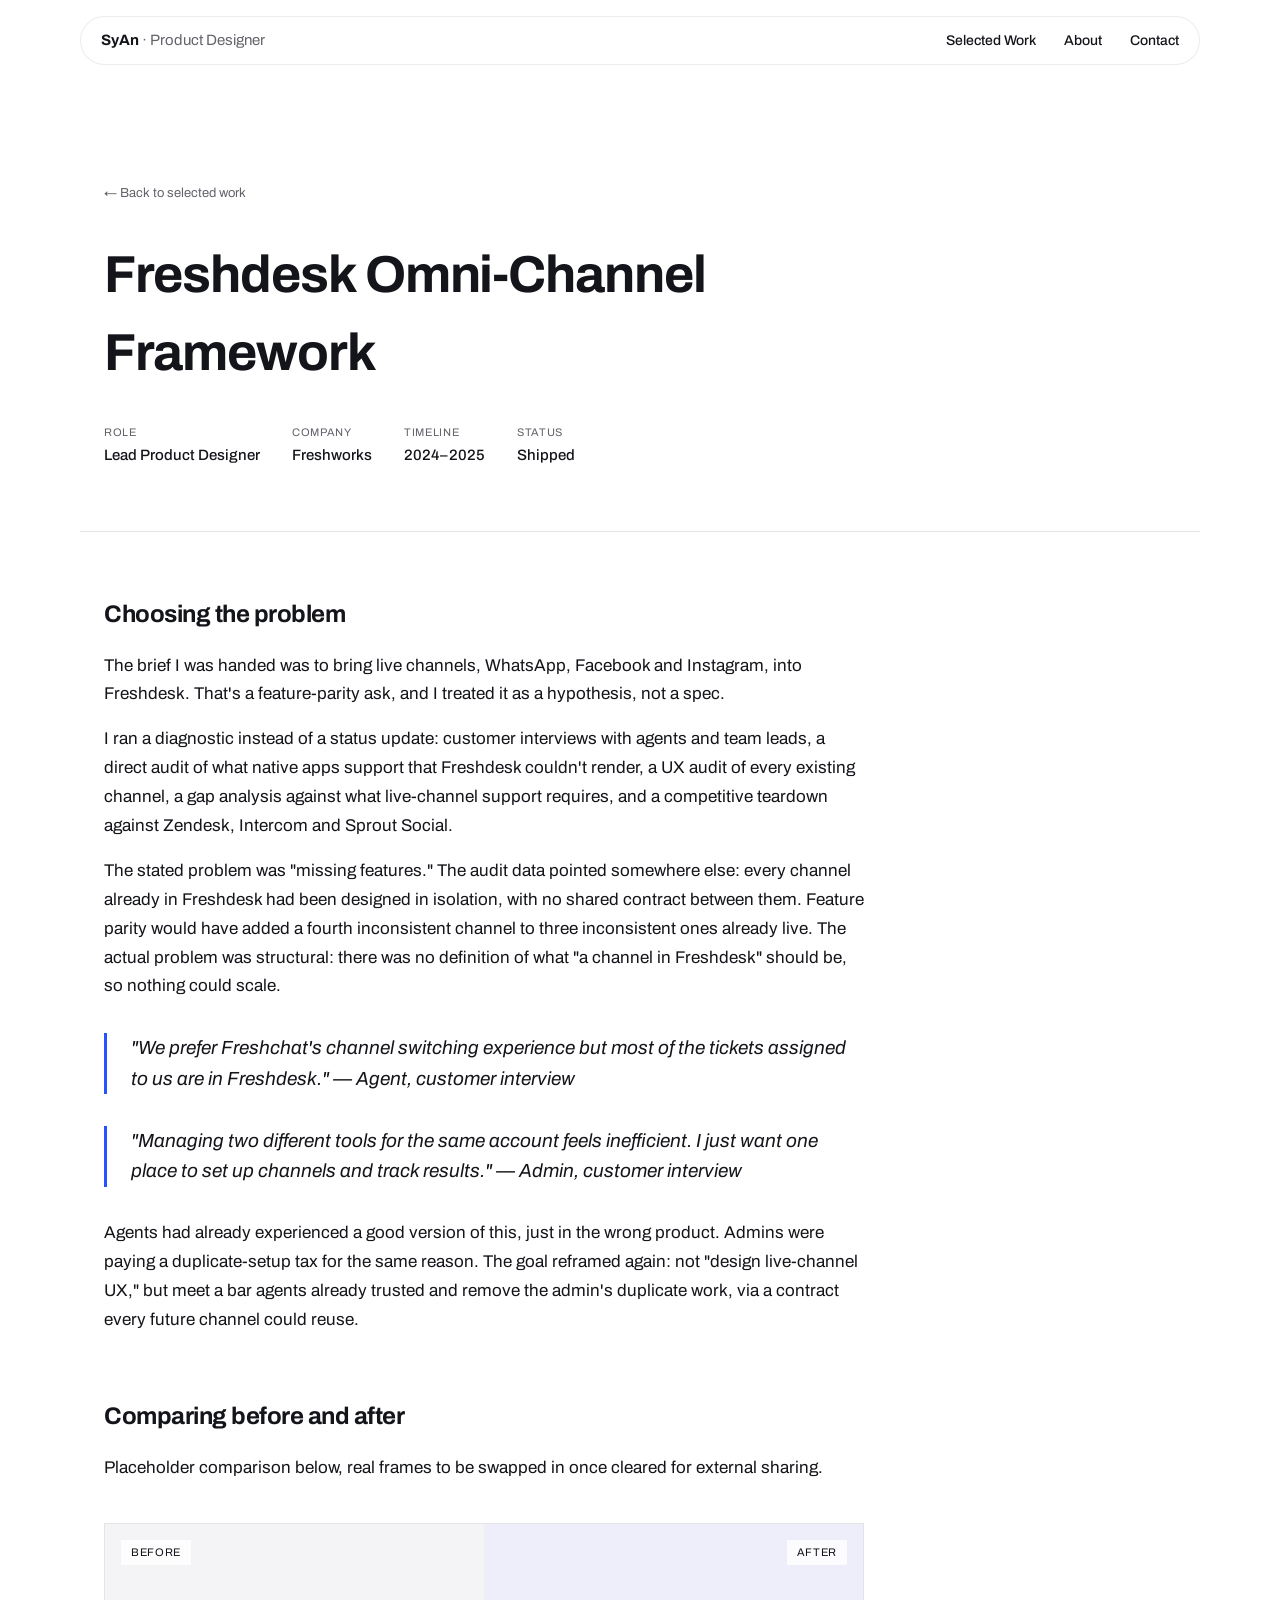
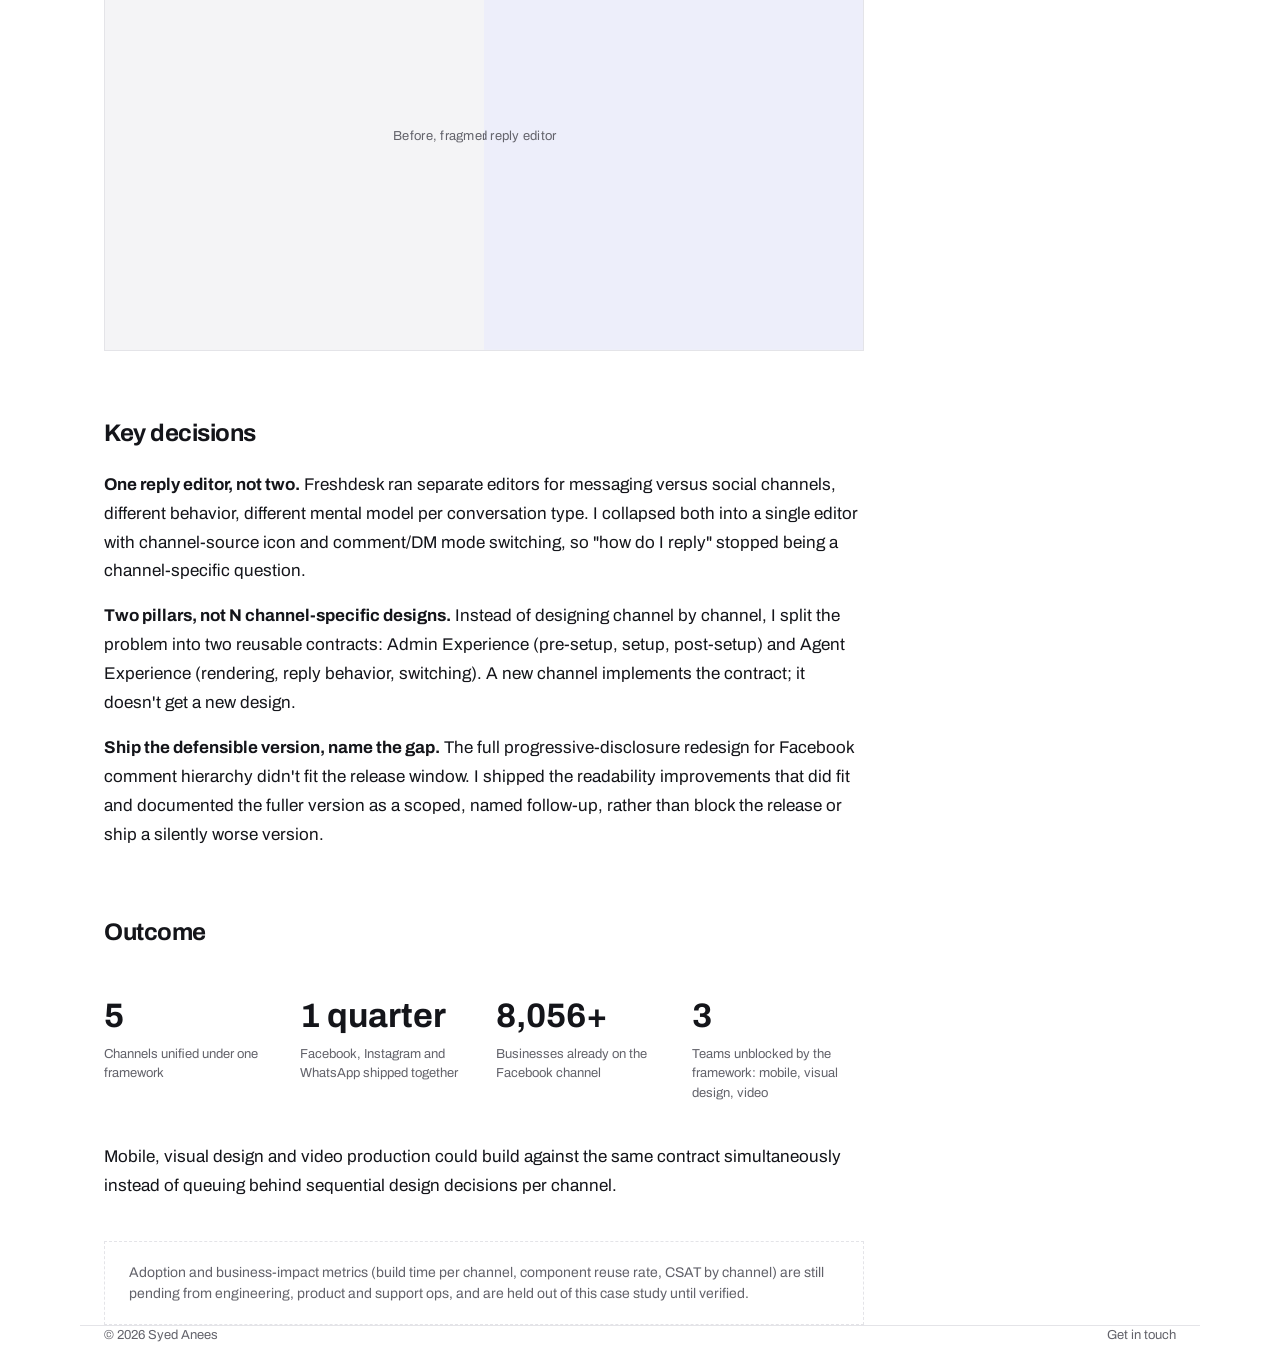
==== work/freshdesk-omnichannel.html @ 2b78da1b "Build v1 single-page portfolio site from chosen design system Plain HTML/CSS/vanilla JS, no build st" ====
<!doctype html>
<html lang="en">
<head>
<meta charset="utf-8">
<meta name="viewport" content="width=device-width, initial-scale=1">
<title>Freshdesk Omni-Channel Framework, Syed Anees</title>
<meta name="description" content="A Staff-level case study on unifying fragmented channel experiences into a scalable design system at Freshworks.">
<link rel="preconnect" href="https://fonts.googleapis.com">
<link rel="preconnect" href="https://fonts.gstatic.com" crossorigin>
<link href="https://fonts.googleapis.com/css2?family=Archivo:wght@400;500;700&display=swap" rel="stylesheet">
<link rel="stylesheet" href="../styles.css">
</head>
<body>

<header class="site-header">
  <a href="../index.html" class="wordmark">
    <span class="short">SyAn</span><span class="full">Syed Anees</span>
    <span class="role"> &middot; Product Designer</span>
  </a>
  <nav class="site-nav">
    <a href="../index.html#work"><span class="nav-label">Selected</span> Work</a>
    <a href="../index.html#about">About</a>
    <a href="../index.html#contact">Contact</a>
  </nav>
</header>

<main>

  <section class="case-header wrap">
    <a href="../index.html#work" class="back">&larr; Back to selected work</a>
    <h1>Freshdesk Omni-Channel Framework</h1>
    <div class="case-meta">
      <div><div class="label">Role</div><div class="value">Lead Product Designer</div></div>
      <div><div class="label">Company</div><div class="value">Freshworks</div></div>
      <div><div class="label">Timeline</div><div class="value">2024&ndash;2025</div></div>
      <div><div class="label">Status</div><div class="value">Shipped</div></div>
    </div>
  </section>

  <section class="wrap">
    <div class="case-body">

      <h2>Choosing the problem</h2>
      <p>The brief I was handed was to bring live channels, WhatsApp, Facebook and Instagram, into Freshdesk. That's a feature-parity ask, and I treated it as a hypothesis, not a spec.</p>
      <p>I ran a diagnostic instead of a status update: customer interviews with agents and team leads, a direct audit of what native apps support that Freshdesk couldn't render, a UX audit of every existing channel, a gap analysis against what live-channel support requires, and a competitive teardown against Zendesk, Intercom and Sprout Social.</p>
      <p>The stated problem was "missing features." The audit data pointed somewhere else: every channel already in Freshdesk had been designed in isolation, with no shared contract between them. Feature parity would have added a fourth inconsistent channel to three inconsistent ones already live. The actual problem was structural: there was no definition of what "a channel in Freshdesk" should be, so nothing could scale.</p>

      <blockquote class="pull">"We prefer Freshchat's channel switching experience but most of the tickets assigned to us are in Freshdesk." &mdash; Agent, customer interview</blockquote>
      <blockquote class="pull">"Managing two different tools for the same account feels inefficient. I just want one place to set up channels and track results." &mdash; Admin, customer interview</blockquote>

      <p>Agents had already experienced a good version of this, just in the wrong product. Admins were paying a duplicate-setup tax for the same reason. The goal reframed again: not "design live-channel UX," but meet a bar agents already trusted and remove the admin's duplicate work, via a contract every future channel could reuse.</p>

      <h2>Comparing before and after</h2>
      <p>Placeholder comparison below, real frames to be swapped in once cleared for external sharing.</p>
      <div class="compare">
        <div class="pane before">Before, fragmented channel UI</div>
        <div class="pane after">After, unified reply editor</div>
        <input type="range" min="0" max="100" value="50" aria-label="Drag to compare before and after">
        <span class="compare-label before-label">Before</span>
        <span class="compare-label after-label">After</span>
      </div>

      <h2>Key decisions</h2>
      <p><strong>One reply editor, not two.</strong> Freshdesk ran separate editors for messaging versus social channels, different behavior, different mental model per conversation type. I collapsed both into a single editor with channel-source icon and comment/DM mode switching, so "how do I reply" stopped being a channel-specific question.</p>
      <p><strong>Two pillars, not N channel-specific designs.</strong> Instead of designing channel by channel, I split the problem into two reusable contracts: Admin Experience (pre-setup, setup, post-setup) and Agent Experience (rendering, reply behavior, switching). A new channel implements the contract; it doesn't get a new design.</p>
      <p><strong>Ship the defensible version, name the gap.</strong> The full progressive-disclosure redesign for Facebook comment hierarchy didn't fit the release window. I shipped the readability improvements that did fit and documented the fuller version as a scoped, named follow-up, rather than block the release or ship a silently worse version.</p>

      <h2>Outcome</h2>
      <div class="metric-row">
        <div><div class="num">5</div><div class="desc">Channels unified under one framework</div></div>
        <div><div class="num">1 quarter</div><div class="desc">Facebook, Instagram and WhatsApp shipped together</div></div>
        <div><div class="num">8,056+</div><div class="desc">Businesses already on the Facebook channel</div></div>
        <div><div class="num">3</div><div class="desc">Teams unblocked by the framework: mobile, visual design, video</div></div>
      </div>
      <p>Mobile, visual design and video production could build against the same contract simultaneously instead of queuing behind sequential design decisions per channel.</p>

      <div class="pending-note">Adoption and business-impact metrics (build time per channel, component reuse rate, CSAT by channel) are still pending from engineering, product and support ops, and are held out of this case study until verified.</div>

    </div>
  </section>

</main>

<footer class="wrap">
  <span>&copy; 2026 Syed Anees</span>
  <a href="../index.html#contact">Get in touch</a>
</footer>

<script src="../script.js"></script>
</body>
</html>
---- styles.css ----
:root {
  --accent: #2952FF;
  --accent-dark: #7C93FF;
  --ink: #14151A;
  --paper: #FFFFFF;
  --line: #E4E4E8;
  --muted: #63636B;
  --work-bg: #0B1230;
  --work-ink: #F2F3F8;
  --work-muted: #9AA0C0;
  --unit: 8px;
  --max: 1120px;
  --radius-pill: 999px;
  --ease: cubic-bezier(0.16, 1, 0.3, 1);
}

* { box-sizing: border-box; }

html { scroll-behavior: smooth; }

body {
  margin: 0;
  background: var(--paper);
  color: var(--ink);
  font-family: 'Archivo', system-ui, sans-serif;
  font-size: 16px;
  line-height: 1.5;
  -webkit-font-smoothing: antialiased;
}

a { color: inherit; text-decoration: none; }

.wrap {
  max-width: var(--max);
  margin: 0 auto;
  padding: 0 24px;
}

section { padding: 120px 0; }

@media (max-width: 768px) {
  section { padding: 64px 0; }
  .wrap { padding: 0 20px; }
}

h1, h2, h3 { margin: 0; font-weight: 700; letter-spacing: -0.02em; }

p { margin: 0; }

/* Header */

.site-header {
  position: fixed;
  top: 16px;
  left: 50%;
  transform: translateX(-50%);
  z-index: 100;
  width: calc(100% - 32px);
  max-width: var(--max);
  display: flex;
  align-items: center;
  justify-content: space-between;
  padding: 12px 20px;
  border-radius: var(--radius-pill);
  background: rgba(255, 255, 255, 0.6);
  border: 1px solid rgba(20, 21, 26, 0.08);
  backdrop-filter: blur(18px) saturate(160%);
  -webkit-backdrop-filter: blur(18px) saturate(160%);
  transition: background 0.3s var(--ease), border-color 0.3s var(--ease);
}

body.on-dark .site-header {
  background: rgba(11, 18, 48, 0.55);
  border-color: rgba(242, 243, 248, 0.12);
}

@media (prefers-reduced-transparency: reduce) {
  .site-header { background: rgba(255, 255, 255, 0.96); backdrop-filter: none; -webkit-backdrop-filter: none; }
  body.on-dark .site-header { background: rgba(11, 18, 48, 0.96); }
}

.wordmark {
  font-weight: 700;
  font-size: 15px;
  position: relative;
  display: inline-block;
}

.wordmark .short { display: inline; }
.wordmark .full { display: none; }
.wordmark:hover .short { display: none; }
.wordmark:hover .full { display: inline; }

.wordmark .role {
  color: var(--muted);
  font-weight: 400;
}

body.on-dark .wordmark .role { color: var(--work-muted); }

.site-nav {
  display: flex;
  gap: 28px;
}

.site-nav a {
  font-size: 14px;
  font-weight: 500;
  transition: color 0.2s var(--ease);
}

.site-nav a:hover { color: var(--accent); }

body.on-dark .site-nav a:hover { color: var(--accent-dark); }

@media (max-width: 640px) {
  .site-nav { gap: 16px; }
  .site-nav .nav-label { display: none; }
}

/* Pills */

.pill {
  display: inline-flex;
  align-items: center;
  padding: 6px 16px;
  border-radius: var(--radius-pill);
  border: 1px solid var(--line);
  font-size: 13px;
  font-weight: 500;
  color: var(--muted);
  transition: color 0.2s var(--ease), border-color 0.2s var(--ease), background 0.2s var(--ease);
}

.pill:hover, .pill.is-active {
  color: var(--paper);
  background: var(--accent);
  border-color: var(--accent);
}

.pill-row {
  display: flex;
  flex-wrap: wrap;
  gap: 10px;
}

/* Hero */

.hero {
  padding-top: 180px;
}

.hero .eyebrow {
  font-size: 14px;
  color: var(--muted);
  margin-bottom: 20px;
}

.hero h1 {
  font-size: clamp(40px, 6vw, 72px);
  line-height: 1.08;
  max-width: 900px;
}

.hero p.sub {
  margin-top: 28px;
  max-width: 560px;
  font-size: 18px;
  line-height: 1.6;
  color: var(--muted);
}

.hero .pill-row {
  margin-top: 36px;
}

.hero .actions {
  margin-top: 48px;
  display: flex;
  gap: 16px;
}

.btn {
  display: inline-flex;
  align-items: center;
  gap: 8px;
  padding: 12px 22px;
  font-size: 14px;
  font-weight: 600;
  border: 1px solid var(--ink);
  transition: background 0.2s var(--ease), color 0.2s var(--ease);
}

.btn.primary {
  background: var(--ink);
  color: var(--paper);
}

.btn.primary:hover { background: var(--accent); border-color: var(--accent); }

.btn.secondary:hover { background: var(--ink); color: var(--paper); }

/* Work section */

.work {
  background: var(--work-bg);
  color: var(--work-ink);
  border-radius: 32px;
  margin: 0 16px;
  transition: background 0.6s var(--ease);
}

@media (min-width: 900px) {
  .work { margin: 0 24px; }
}

.work .section-head {
  display: flex;
  justify-content: space-between;
  align-items: baseline;
  margin-bottom: 64px;
}

.work .section-head h2 { font-size: 32px; }

.work .section-head span { color: var(--work-muted); font-size: 14px; }

.project-row {
  display: block;
  padding: 40px 0;
  border-top: 1px solid rgba(242, 243, 248, 0.14);
}

.project-row:last-child { border-bottom: 1px solid rgba(242, 243, 248, 0.14); }

.project-row .row-top {
  display: flex;
  justify-content: space-between;
  align-items: baseline;
  gap: 24px;
}

.project-row h3 {
  font-size: 26px;
  transition: color 0.2s var(--ease);
}

.project-row.is-live:hover h3 { color: var(--accent-dark); }

.project-row .meta {
  font-size: 13px;
  color: var(--work-muted);
  white-space: nowrap;
}

.project-row p.reframe {
  margin-top: 16px;
  max-width: 720px;
  font-size: 17px;
  line-height: 1.65;
  color: var(--work-muted);
}

.project-row.is-pending { opacity: 0.55; }
.project-row.is-pending h3 { color: var(--work-ink); }

/* About */

.about-grid {
  display: grid;
  grid-template-columns: 1.4fr 1fr;
  gap: 64px;
}

@media (max-width: 768px) {
  .about-grid { grid-template-columns: 1fr; gap: 40px; }
}

.about h2 { font-size: 32px; margin-bottom: 28px; }

.about p.bio {
  font-size: 19px;
  line-height: 1.7;
  color: var(--ink);
  max-width: 620px;
}

.about-aside .label {
  font-size: 12px;
  letter-spacing: 0.06em;
  text-transform: uppercase;
  color: var(--muted);
  margin-bottom: 12px;
}

.about-aside .block { margin-bottom: 32px; }

.about-aside .pill-row .pill { border-color: var(--line); }

.recognitions li {
  font-size: 14px;
  color: var(--muted);
  padding: 8px 0;
  border-top: 1px solid var(--line);
}

.recognitions { list-style: none; margin: 0; padding: 0; }

.outside-note {
  margin-top: 64px;
  padding-top: 40px;
  border-top: 1px solid var(--line);
  font-size: 20px;
  max-width: 620px;
}

/* Testimonial */

.testimonial blockquote {
  margin: 0;
  font-size: clamp(24px, 3vw, 34px);
  line-height: 1.45;
  max-width: 820px;
  font-weight: 500;
}

.testimonial cite {
  display: block;
  margin-top: 28px;
  font-style: normal;
  font-size: 14px;
  color: var(--muted);
}

/* Contact */

.contact h2 {
  font-size: clamp(32px, 5vw, 56px);
  max-width: 700px;
}

.contact-links {
  margin-top: 48px;
  display: flex;
  flex-wrap: wrap;
  gap: 16px 40px;
}

.contact-links a {
  font-size: 16px;
  font-weight: 500;
  padding-bottom: 4px;
  border-bottom: 1px solid var(--line);
  transition: border-color 0.2s var(--ease), color 0.2s var(--ease);
}

.contact-links a:hover { color: var(--accent); border-color: var(--accent); }

/* Footer */

footer {
  padding: 40px 0;
  border-top: 1px solid var(--line);
  display: flex;
  justify-content: space-between;
  align-items: center;
  font-size: 13px;
  color: var(--muted);
}

/* Case study page shared bits */

.case-header {
  padding-top: 180px;
  padding-bottom: 64px;
  border-bottom: 1px solid var(--line);
}

.case-header .back {
  font-size: 13px;
  color: var(--muted);
  display: inline-block;
  margin-bottom: 32px;
}

.case-header h1 { font-size: clamp(32px, 4.5vw, 52px); max-width: 820px; }

.case-meta {
  display: flex;
  gap: 32px;
  margin-top: 32px;
  flex-wrap: wrap;
}

.case-meta div .label {
  font-size: 11px;
  text-transform: uppercase;
  letter-spacing: 0.06em;
  color: var(--muted);
  margin-bottom: 4px;
}

.case-meta div .value { font-size: 15px; font-weight: 500; }

.case-body { max-width: 760px; }

.case-body h2 {
  font-size: 24px;
  margin-top: 64px;
  margin-bottom: 20px;
}

.case-body p { font-size: 17px; line-height: 1.7; color: var(--ink); margin-bottom: 16px; }

.case-body ul { padding-left: 20px; }
.case-body li { font-size: 16px; line-height: 1.7; margin-bottom: 8px; }

blockquote.pull {
  margin: 32px 0;
  padding-left: 24px;
  border-left: 3px solid var(--accent);
  font-size: 19px;
  line-height: 1.6;
  font-style: italic;
}

.metric-row {
  display: grid;
  grid-template-columns: repeat(auto-fit, minmax(160px, 1fr));
  gap: 24px;
  margin: 40px 0;
}

.metric-row div .num { font-size: 34px; font-weight: 700; }
.metric-row div .desc { font-size: 13px; color: var(--muted); margin-top: 4px; }

.pending-note {
  margin-top: 40px;
  padding: 20px 24px;
  border: 1px dashed var(--line);
  font-size: 14px;
  color: var(--muted);
}

/* Before/after slider */

.compare {
  position: relative;
  width: 100%;
  aspect-ratio: 16 / 9;
  overflow: hidden;
  margin: 40px 0;
  border: 1px solid var(--line);
  background: #F4F4F6;
}

.compare .pane {
  position: absolute;
  inset: 0;
  display: flex;
  align-items: center;
  justify-content: center;
  font-size: 13px;
  color: var(--muted);
  letter-spacing: 0.02em;
}

.compare .pane.after {
  clip-path: inset(0 0 0 var(--split, 50%));
  background: #EDEEFA;
}

.compare .pane.before { background: #F4F4F6; }

.compare input[type="range"] {
  position: absolute;
  inset: 0;
  width: 100%;
  height: 100%;
  margin: 0;
  appearance: none;
  background: transparent;
  cursor: ew-resize;
}

.compare input[type="range"]::-webkit-slider-thumb {
  appearance: none;
  width: 4px;
  height: 100%;
  background: var(--ink);
}

.compare-label {
  position: absolute;
  top: 16px;
  font-size: 11px;
  text-transform: uppercase;
  letter-spacing: 0.06em;
  background: rgba(255,255,255,0.85);
  padding: 4px 10px;
}

.compare-label.before-label { left: 16px; }
.compare-label.after-label { right: 16px; }

@media (prefers-reduced-motion: reduce) {
  html { scroll-behavior: auto; }
  * { transition-duration: 0.01ms !important; animation-duration: 0.01ms !important; }
}
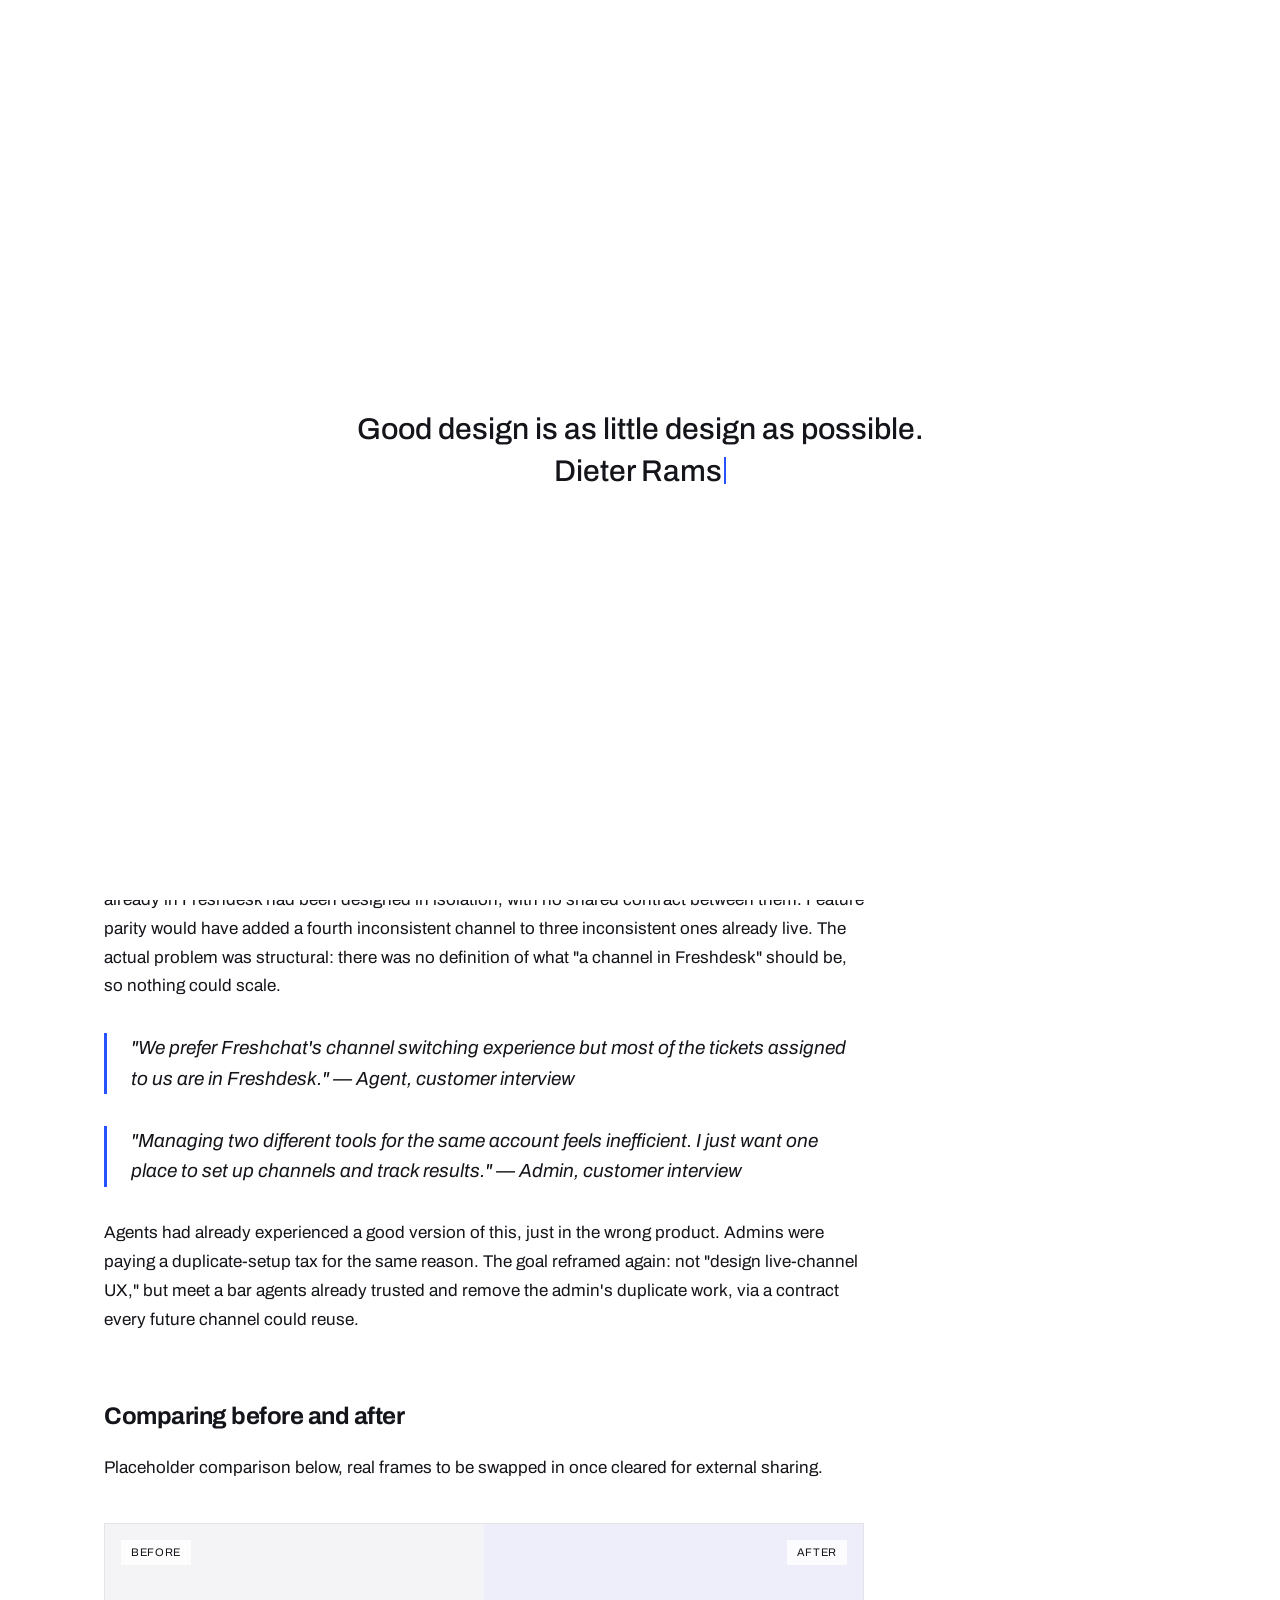
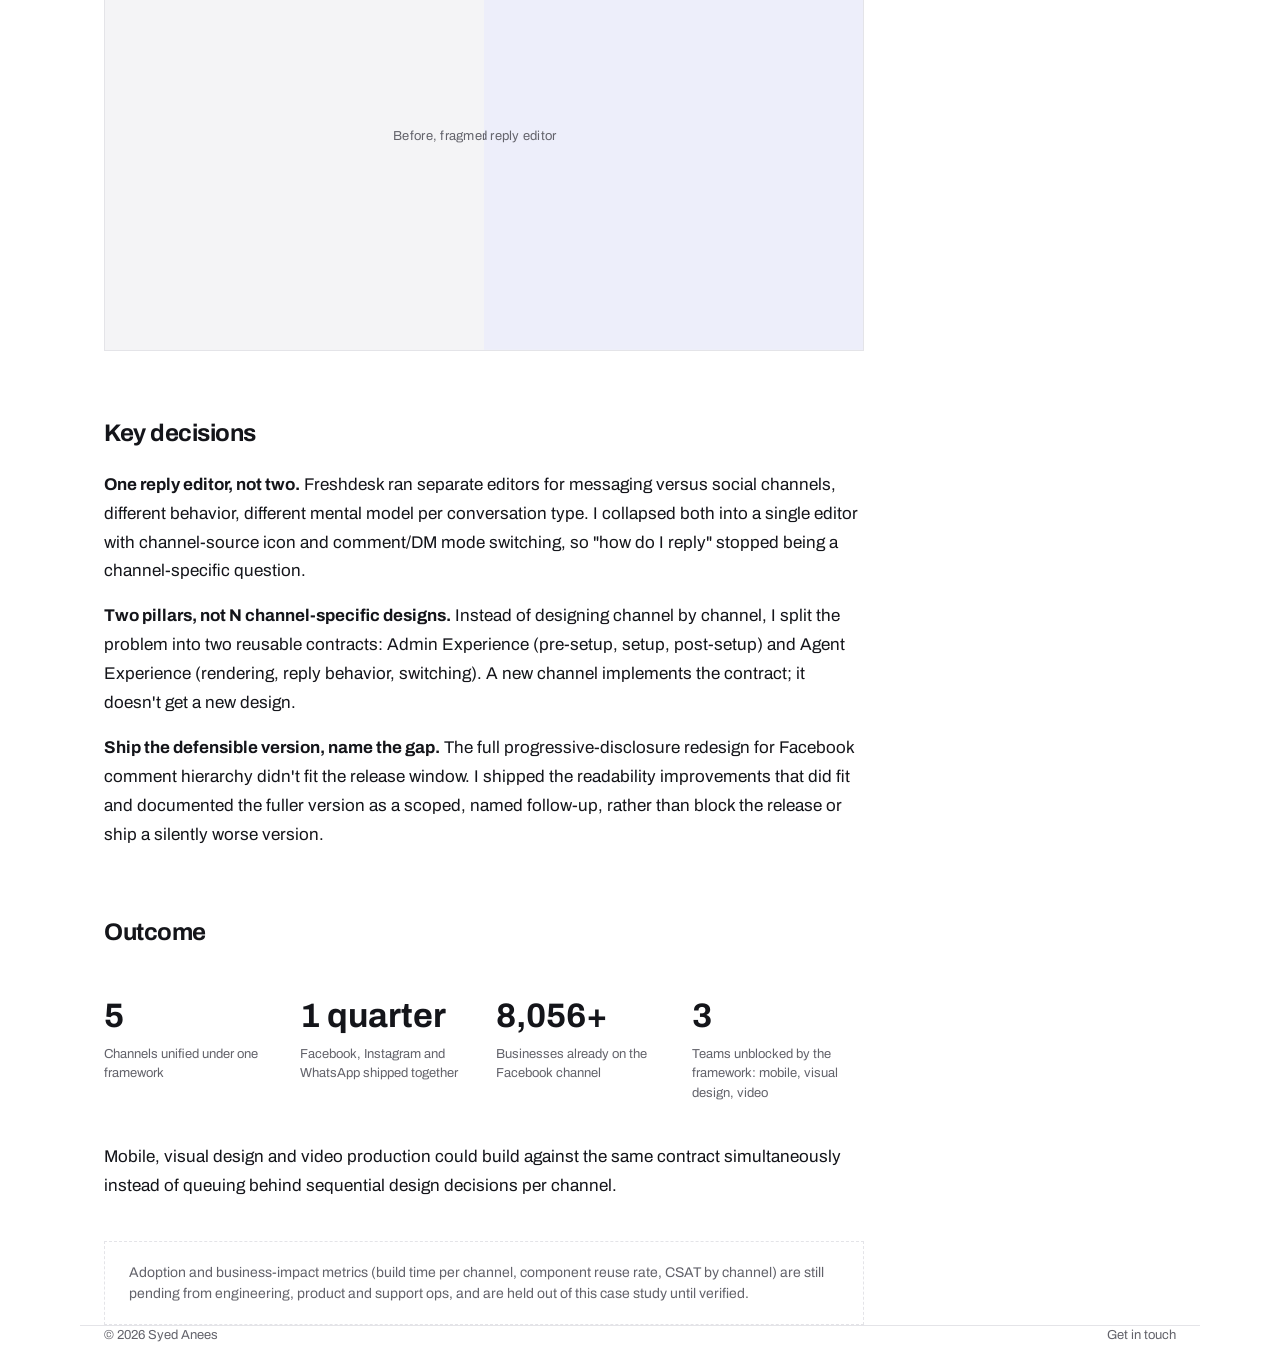
==== commit 20fbc518: "Add typewriter preloader gated on real page load Cycles a few real, attributed design quotes (Rams, " ====
--- a/work/freshdesk-omnichannel.html
+++ b/work/freshdesk-omnichannel.html
@@ -10,7 +10,11 @@
 <link href="https://fonts.googleapis.com/css2?family=Archivo:wght@400;500;700&display=swap" rel="stylesheet">
 <link rel="stylesheet" href="../styles.css">
 </head>
-<body>
+<body class="is-preloading">
+
+<div id="preloader" aria-hidden="true">
+  <p><span id="preloader-text"></span><span class="preloader-cursor"></span></p>
+</div>
 
 <header class="site-header">
   <a href="../index.html" class="wordmark">
--- a/styles.css
+++ b/styles.css
@@ -503,7 +503,54 @@
 .compare-label.before-label { left: 16px; }
 .compare-label.after-label { right: 16px; }
 
+/* Preloader */
+
+body.is-preloading { overflow: hidden; }
+
+#preloader {
+  position: fixed;
+  inset: 0;
+  z-index: 1000;
+  display: flex;
+  align-items: center;
+  justify-content: center;
+  padding: 24px;
+  background: var(--paper);
+  opacity: 1;
+  transition: opacity 0.5s var(--ease);
+}
+
+#preloader.is-hidden {
+  opacity: 0;
+  pointer-events: none;
+}
+
+#preloader p {
+  max-width: 640px;
+  font-size: clamp(20px, 3.4vw, 30px);
+  font-weight: 500;
+  line-height: 1.4;
+  text-align: center;
+  color: var(--ink);
+}
+
+.preloader-cursor {
+  display: inline-block;
+  width: 2px;
+  height: 0.9em;
+  margin-left: 2px;
+  background: var(--accent);
+  vertical-align: -0.1em;
+  animation: preloader-blink 0.9s step-end infinite;
+}
+
+@keyframes preloader-blink {
+  50% { opacity: 0; }
+}
+
 @media (prefers-reduced-motion: reduce) {
   html { scroll-behavior: auto; }
   * { transition-duration: 0.01ms !important; animation-duration: 0.01ms !important; }
-}
+  #preloader { display: none; }
+  body.is-preloading { overflow: visible; }
+}
